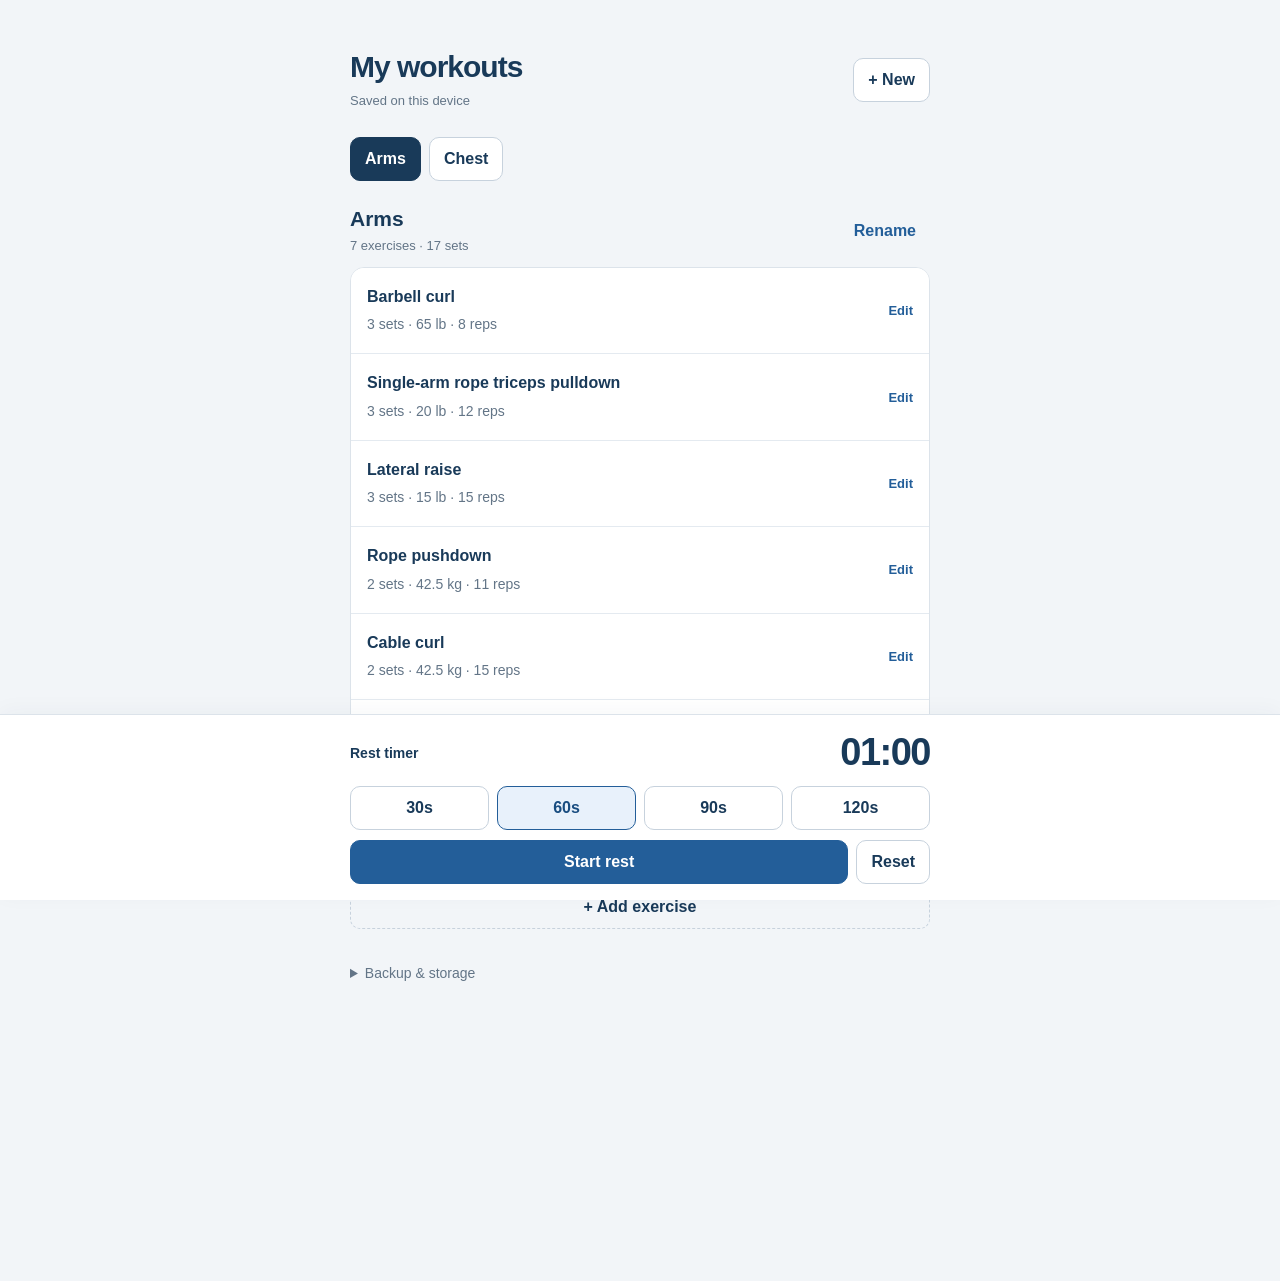
==== index.html @ 23316e96 "Build simple locally saved workout dashboard" ====
<!doctype html>
<html lang="en"><head><meta charset="utf-8"><meta name="viewport" content="width=device-width, initial-scale=1, viewport-fit=cover"><meta name="theme-color" content="#193a59"><title>My workouts</title><meta name="apple-mobile-web-app-capable" content="yes"><meta name="apple-mobile-web-app-title" content="Workouts"><link rel="manifest" href="manifest.webmanifest">
<style>
:root{font-family:-apple-system,BlinkMacSystemFont,"Segoe UI",sans-serif;color:#193a59;background:#f2f5f8;font-synthesis:none}*{box-sizing:border-box}body{margin:0}button,input,select{font:inherit}button{cursor:pointer;min-height:44px;border:1px solid #c7d2dd;border-radius:10px;background:white;color:#193a59;padding:10px 14px;font-weight:600}button:hover{background:#edf3fa}button:focus-visible,input:focus-visible,select:focus-visible,summary:focus-visible{outline:3px solid #377bc1;outline-offset:3px}.primary{background:#235e99;color:white;border-color:#235e99}.primary:hover{background:#194d80}.quiet{border:0;background:transparent;color:#235e99}.danger{color:#a82b39}main{max-width:620px;margin:auto;padding:32px 20px 260px}header{display:flex;align-items:center;justify-content:space-between;gap:12px}h1{font-size:30px;letter-spacing:-1px;margin:0 0 7px}p{line-height:1.5}.sub{font-size:13px;color:#637587;margin:0}nav{display:flex;gap:8px;overflow:auto;padding:26px 0 18px}nav button{white-space:nowrap}nav button[aria-pressed=true]{background:#193a59;color:white;border-color:#193a59}.routine-head{display:flex;align-items:center;justify-content:space-between;margin:8px 0 12px}h2{font-size:21px;margin:0 0 5px}.exercises{background:white;border-radius:14px;border:1px solid #dce3ea;overflow:hidden}.exercise{width:100%;display:flex;align-items:center;justify-content:space-between;gap:16px;text-align:left;border:0;border-radius:0;padding:18px 16px;border-bottom:1px solid #e4eaf0}.exercise:last-child{border-bottom:0}.exercise strong{display:block;font-size:16px;line-height:1.4;font-weight:600}.exercise small{display:block;margin-top:6px;color:#637587;font-size:14px;font-weight:400;line-height:1.5}.edit{font-size:13px;color:#235e99;flex-shrink:0}.add{width:100%;margin-top:12px;border-style:dashed;background:transparent}details{margin:24px 0;color:#637587;font-size:14px}summary{cursor:pointer;padding:12px 0;min-height:44px}.backup-actions{display:flex;gap:8px;flex-wrap:wrap}.timer{position:fixed;bottom:0;left:0;right:0;background:#fff;border-top:1px solid #dce3ea;padding:16px 20px max(16px,env(safe-area-inset-bottom));box-shadow:0 -4px 20px #193a5909}.timer-inner{max-width:580px;margin:auto}.timer-top{display:flex;justify-content:space-between;align-items:center;margin-bottom:12px}.timer-label{font-size:14px;font-weight:600}.clock{font-size:38px;letter-spacing:-1.5px;font-weight:650;font-variant-numeric:tabular-nums}.presets{display:flex;gap:8px}.presets button{flex:1;padding:9px 5px}.presets button[aria-pressed=true]{border-color:#235e99;background:#e8f1fb;color:#194d80}.timer-actions{display:flex;gap:8px;margin-top:10px}.timer-actions button:first-child{flex:1}dialog{border:0;border-radius:18px;padding:24px;width:calc(100% - 32px);max-width:480px;color:#193a59;max-height:90dvh;overflow:auto}dialog::backdrop{background:#11294080}label{display:block;font-size:14px;font-weight:600;margin-top:18px}input,select{display:block;width:100%;min-height:46px;margin-top:8px;padding:10px;border:1px solid #b7c6d4;border-radius:8px;background:white;color:#193a59}.fields{display:grid;grid-template-columns:1fr 1fr;gap:12px}.actions{display:flex;gap:8px;justify-content:flex-end;margin-top:24px}.hint{font-size:13px;color:#637587;line-height:1.5;margin:8px 0}.empty{padding:24px 18px;margin:0;color:#637587}#notice{font-size:13px;line-height:1.4;margin-top:10px;color:#a82b39}#notice:empty{display:none}@media(min-width:700px){main{padding-top:50px}}@media(prefers-reduced-motion:reduce){*{scroll-behavior:auto}}
</style></head><body>
<main><header><div><h1>My workouts</h1><p class="sub" id="save-status" role="status">Saved on this device</p></div><button id="new-workout">+ New</button></header><nav id="workouts" aria-label="Workouts"></nav><div class="routine-head"><div><h2 id="workout-name"></h2><p class="sub" id="workout-summary"></p></div><button class="quiet" id="rename">Rename</button></div><section class="exercises" id="exercises" aria-label="Exercises"></section><button class="add" id="add-exercise">+ Add exercise</button><details><summary>Backup & storage</summary><p>Use the Home Screen app consistently for your saved workouts. Keep the app open for the timer sound; the countdown catches up when you return.</p><p>Your changes save automatically in this browser on this device. Make a backup before clearing browser data or changing phones.</p><div class="backup-actions"><button id="export">Save backup</button><button id="import">Restore backup</button></div><input type="file" accept="application/json,.json" id="backup-file" hidden><p id="notice" role="alert"></p></details></main>
<aside class="timer" aria-label="Rest timer"><div class="timer-inner"><div class="timer-top"><span class="timer-label" id="timer-label" role="status">Rest timer</span><span class="clock" id="clock" role="timer">01:00</span></div><div class="presets" aria-label="Rest duration"><button data-seconds="30">30s</button><button data-seconds="60">60s</button><button data-seconds="90">90s</button><button data-seconds="120">120s</button></div><div class="timer-actions"><button class="primary" id="timer-toggle">Start rest</button><button id="timer-reset">Reset</button></div></div></aside>
<dialog id="editor"><form id="exercise-form"><h2 id="editor-title">Edit exercise</h2><label>Exercise name<input id="exercise-name" required maxlength="180"></label><div class="fields"><label>Sets<input id="sets" type="number" min="1" max="100" required inputmode="numeric"></label><label>Reps<input id="reps" required maxlength="60" placeholder="e.g. 12 or 7, 4"></label><label>Weight<input id="weight" type="number" min="0" max="10000" step="any" inputmode="decimal" required></label><label>Unit<select id="unit"><option value="lb">lb</option><option value="kg">kg</option><option value="bodyweight">Bodyweight</option></select></label></div><p class="hint">Different reps per set? Enter them like 7, 4. For assisted dips, weight is the assistance setting.</p><div class="actions"><button class="danger quiet" type="button" id="delete-exercise">Delete</button><button type="button" id="cancel-edit">Cancel</button><button class="primary" type="submit">Save</button></div></form></dialog>
<dialog id="workout-dialog"><form id="workout-form"><h2 id="workout-dialog-title">New workout</h2><label>Workout name<input id="new-name" required maxlength="60" placeholder="e.g. Back"></label><div class="actions"><button type="button" id="cancel-workout">Cancel</button><button class="primary" type="submit">Save workout</button></div></form></dialog>
<script>
'use strict';
const KEY='my-workouts-v1',TIMER_KEY='my-workouts-timer-v1';
const $=id=>document.getElementById(id);const uid=()=>crypto.randomUUID?crypto.randomUUID():String(Date.now())+Math.random();
const exercise=(name,sets,weight,unit,reps)=>({id:uid(),name,sets,weight,unit,reps:String(reps)});
const seed=()=>({version:1,selected:'arms',workouts:[{id:'arms',name:'Arms',exercises:[exercise('Barbell curl',3,65,'lb',8),exercise('Single-arm rope triceps pulldown',3,20,'lb',12),exercise('Lateral raise',3,15,'lb',15),exercise('Rope pushdown',2,42.5,'kg',11),exercise('Cable curl',2,42.5,'kg',15),exercise('Wrist curl',2,15,'kg',20),exercise('Assisted dip machine or bench dips',2,75,'lb',15)]},{id:'chest',name:'Chest',exercises:[exercise('Barbell bench press',3,115,'lb',10),exercise('Incline dumbbell press',3,70,'lb',10),exercise('Cable fly — mid or high to low',2,26,'lb',15),exercise('Machine chest press',2,70,'lb',12),exercise('Pec deck',2,85,'lb',15),exercise('Incline cable fly — low to high',2,26,'lb',12),exercise('Push-up — to failure',2,0,'bodyweight','7, 4')]}]});
function valid(d){return d&&d.version===1&&Array.isArray(d.workouts)&&d.workouts.length>0&&d.workouts.length<=200&&new Set(d.workouts.map(w=>w.id)).size===d.workouts.length&&d.workouts.every(w=>typeof w.id==='string'&&typeof w.name==='string'&&w.name.trim()&&w.name.length<=60&&Array.isArray(w.exercises)&&w.exercises.length<=300&&new Set(w.exercises.map(e=>e.id)).size===w.exercises.length&&w.exercises.every(e=>typeof e.id==='string'&&typeof e.name==='string'&&e.name.trim()&&e.name.length<=180&&Number.isInteger(e.sets)&&e.sets>0&&e.sets<=100&&Number.isFinite(e.weight)&&e.weight>=0&&e.weight<=10000&&['lb','kg','bodyweight'].includes(e.unit)&&typeof e.reps==='string'&&e.reps.trim()&&e.reps.length<=60));}
let data,blocked=false;try{const raw=localStorage.getItem(KEY);data=raw?JSON.parse(raw):seed();if(!valid(data))throw Error();}catch{data=seed();blocked=true;$('save-status').textContent='Could not load saved data. Restore a backup.';}
function persist(){if(blocked)return false;try{localStorage.setItem(KEY,JSON.stringify(data));$('save-status').textContent='Saved on this device';return true;}catch{$('save-status').textContent='Saving unavailable — save a backup before leaving';return false;}}
function current(){return data.workouts.find(w=>w.id===data.selected)||data.workouts[0];}
function render(){const w=current();$('workouts').replaceChildren();data.workouts.forEach(item=>{const b=document.createElement('button');b.textContent=item.name;b.setAttribute('aria-pressed',String(item.id===w.id));b.onclick=()=>{data.selected=item.id;persist();render();};$('workouts').append(b);});$('workout-name').textContent=w.name;$('workout-summary').textContent=`${w.exercises.length} exercises · ${w.exercises.reduce((s,e)=>s+e.sets,0)} sets`;$('exercises').replaceChildren();w.exercises.forEach(e=>{const b=document.createElement('button');b.className='exercise';const wrap=document.createElement('span'),name=document.createElement('strong'),meta=document.createElement('small'),edit=document.createElement('span');name.textContent=e.name;meta.textContent=`${e.sets} sets · ${e.unit==='bodyweight'?'Bodyweight':e.weight+' '+e.unit} · ${e.reps} reps`;edit.textContent='Edit';edit.className='edit';wrap.append(name,meta);b.append(wrap,edit);b.onclick=()=>openExercise(e);$('exercises').append(b);});if(!w.exercises.length){const p=document.createElement('p');p.className='empty';p.textContent='Add your first exercise to get started.';$('exercises').append(p);}}
let editing=null;function openExercise(e){editing=e?.id||null;$('editor-title').textContent=e?'Edit exercise':'Add exercise';$('exercise-name').value=e?.name||'';$('sets').value=e?.sets||3;$('weight').value=e?.weight??0;$('unit').value=e?.unit||'lb';$('reps').value=e?.reps||'10';$('delete-exercise').hidden=!e;weightState();$('editor').showModal();}
function weightState(){$('weight').disabled=$('unit').value==='bodyweight';}$('unit').onchange=weightState;$('add-exercise').onclick=()=>openExercise();$('cancel-edit').onclick=()=>$('editor').close();
$('exercise-form').onsubmit=e=>{e.preventDefault();const name=$('exercise-name').value.trim(),reps=$('reps').value.trim();if(!name||!reps)return;const item={id:editing||uid(),name,sets:Number($('sets').value),weight:$('unit').value==='bodyweight'?0:Number($('weight').value),unit:$('unit').value,reps};const w=current();if(editing)w.exercises[w.exercises.findIndex(x=>x.id===editing)]=item;else w.exercises.push(item);persist();render();$('editor').close();};
$('delete-exercise').onclick=()=>{if(!confirm('Delete this exercise?'))return;current().exercises=current().exercises.filter(e=>e.id!==editing);persist();render();$('editor').close();};
let renaming=false;function openWorkout(rename){renaming=rename;$('workout-dialog-title').textContent=rename?'Rename workout':'New workout';$('new-name').value=rename?current().name:'';$('workout-dialog').showModal();}$('new-workout').onclick=()=>openWorkout(false);$('rename').onclick=()=>openWorkout(true);$('cancel-workout').onclick=()=>$('workout-dialog').close();$('workout-form').onsubmit=e=>{e.preventDefault();const name=$('new-name').value.trim();if(!name)return;if(renaming)current().name=name;else{const w={id:uid(),name,exercises:[]};data.workouts.push(w);data.selected=w.id;}persist();render();$('workout-dialog').close();};
$('export').onclick=()=>{const url=URL.createObjectURL(new Blob([JSON.stringify(data,null,2)],{type:'application/json'}));const a=document.createElement('a');a.href=url;a.download='my-workouts-backup-'+new Date().toISOString().slice(0,10)+'.json';a.click();setTimeout(()=>URL.revokeObjectURL(url),1000);};$('import').onclick=()=>$('backup-file').click();$('backup-file').onchange=async e=>{const f=e.target.files[0];if(!f)return;try{if(f.size>2000000)throw Error();const incoming=JSON.parse(await f.text());if(!valid(incoming))throw Error();if(!confirm('Replace your workouts with this backup?'))return;data=incoming;blocked=false;persist();render();$('notice').textContent='Backup restored.';}catch{$('notice').textContent='This backup could not be read. Choose a valid workout backup file.';}finally{e.target.value='';}};
let timer={duration:60,remaining:60000,end:null};try{const t=JSON.parse(localStorage.getItem(TIMER_KEY));if(t&&[30,60,90,120].includes(t.duration)&&Number.isFinite(t.remaining)&&t.remaining>=0&&t.remaining<=t.duration*1000&&(t.end===null||Number.isFinite(t.end)))timer=t;}catch{}
function saveTimer(){try{localStorage.setItem(TIMER_KEY,JSON.stringify(timer));}catch{}}
function left(){return timer.end===null?timer.remaining:Math.max(0,timer.end-Date.now());}
function drawTimer(){const seconds=Math.ceil(left()/1000);$('clock').textContent=String(Math.floor(seconds/60)).padStart(2,'0')+':'+String(seconds%60).padStart(2,'0');$('timer-toggle').textContent=timer.end!==null?'Pause':left()===0?'Start again':left()<timer.duration*1000?'Resume':'Start rest';$('timer-label').textContent=left()===0?'Rest complete':timer.end!==null?'Resting…':'Rest timer';document.querySelectorAll('[data-seconds]').forEach(b=>b.setAttribute('aria-pressed',String(Number(b.dataset.seconds)===timer.duration)));}
let audio;function unlockAudio(){try{audio ||= new (window.AudioContext||window.webkitAudioContext)();audio.resume();}catch{}}function beep(){try{const o=audio.createOscillator(),g=audio.createGain();o.connect(g);g.connect(audio.destination);o.frequency.value=660;g.gain.value=.12;o.start();g.gain.exponentialRampToValueAtTime(.001,audio.currentTime+.6);o.stop(audio.currentTime+.6);}catch{}if(navigator.vibrate)navigator.vibrate([150,80,150]);}
document.querySelectorAll('[data-seconds]').forEach(b=>b.onclick=()=>{timer={duration:Number(b.dataset.seconds),remaining:Number(b.dataset.seconds)*1000,end:null};saveTimer();drawTimer();});$('timer-toggle').onclick=()=>{unlockAudio();if(timer.end!==null){timer.remaining=left();timer.end=null;}else{if(timer.remaining<=0)timer.remaining=timer.duration*1000;timer.end=Date.now()+timer.remaining;}saveTimer();drawTimer();};$('timer-reset').onclick=()=>{timer.remaining=timer.duration*1000;timer.end=null;saveTimer();drawTimer();};setInterval(()=>{if(timer.end!==null&&left()===0){timer.remaining=0;timer.end=null;saveTimer();beep();}drawTimer();},200);document.addEventListener('visibilitychange',drawTimer);
render();if(!blocked)persist();drawTimer();
</script></body></html>
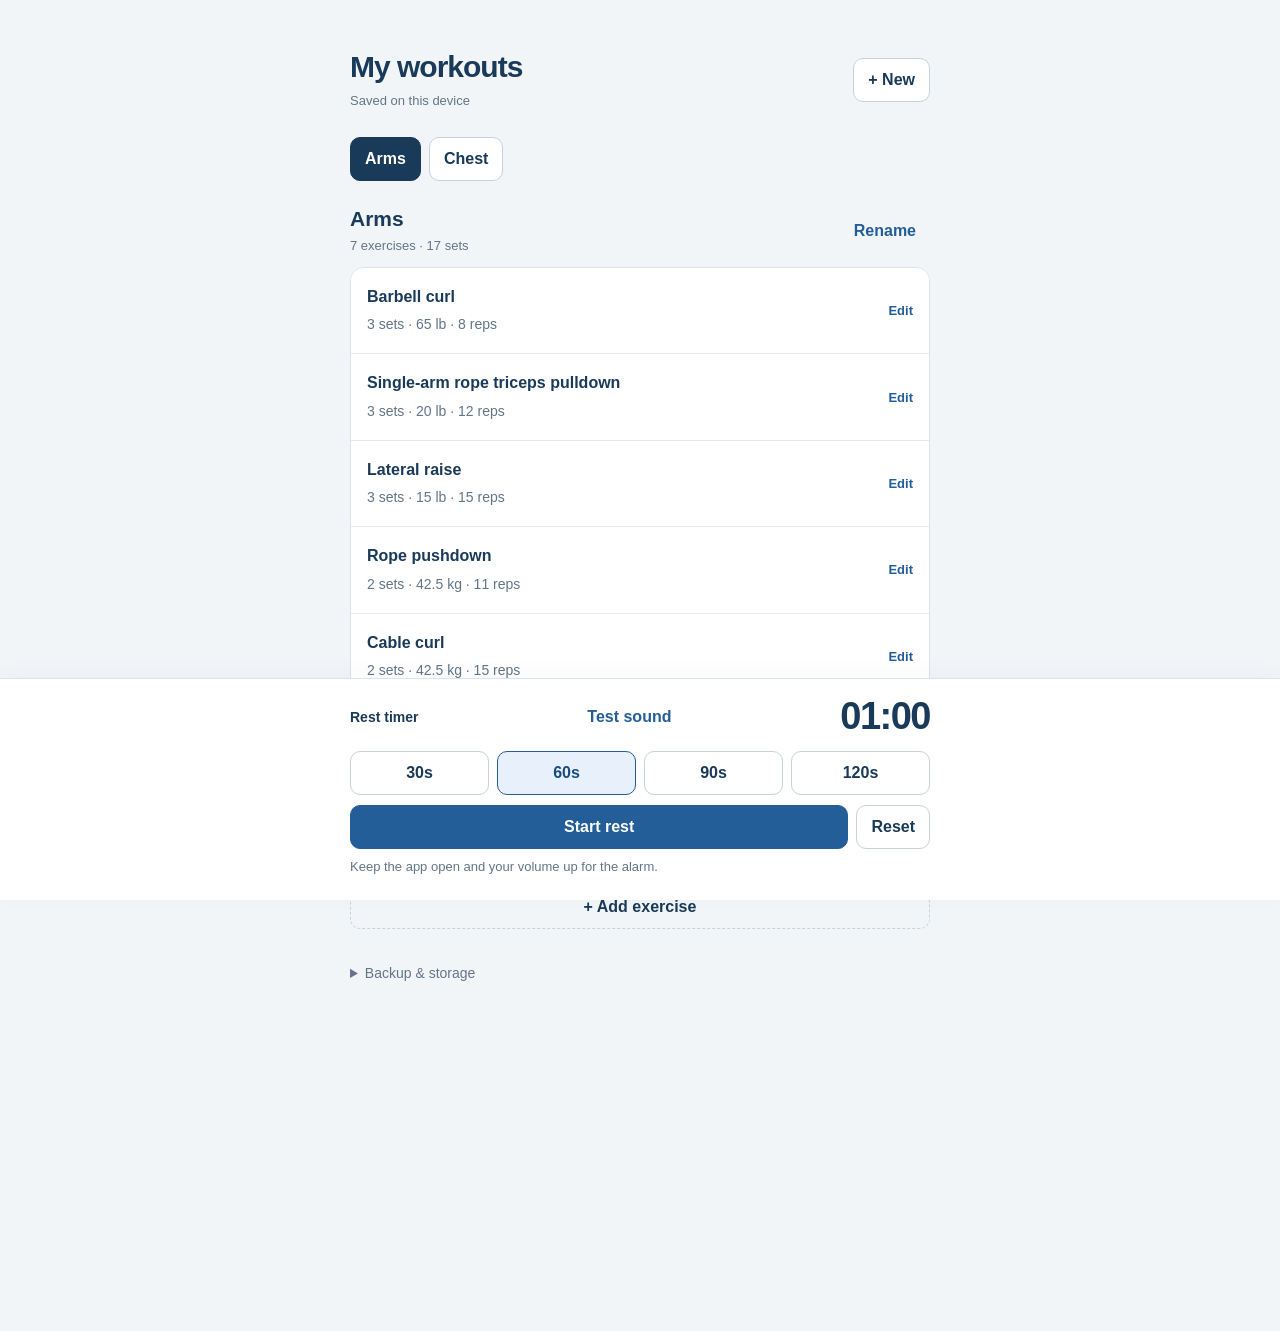
==== commit 96c0fdaa: "Add repeating rest alarm with preview and stop controls" ====
--- a/index.html
+++ b/index.html
@@ -1,10 +1,10 @@
 <!doctype html>
 <html lang="en"><head><meta charset="utf-8"><meta name="viewport" content="width=device-width, initial-scale=1, viewport-fit=cover"><meta name="theme-color" content="#193a59"><title>My workouts</title><meta name="apple-mobile-web-app-capable" content="yes"><meta name="apple-mobile-web-app-title" content="Workouts"><link rel="manifest" href="manifest.webmanifest">
 <style>
-:root{font-family:-apple-system,BlinkMacSystemFont,"Segoe UI",sans-serif;color:#193a59;background:#f2f5f8;font-synthesis:none}*{box-sizing:border-box}body{margin:0}button,input,select{font:inherit}button{cursor:pointer;min-height:44px;border:1px solid #c7d2dd;border-radius:10px;background:white;color:#193a59;padding:10px 14px;font-weight:600}button:hover{background:#edf3fa}button:focus-visible,input:focus-visible,select:focus-visible,summary:focus-visible{outline:3px solid #377bc1;outline-offset:3px}.primary{background:#235e99;color:white;border-color:#235e99}.primary:hover{background:#194d80}.quiet{border:0;background:transparent;color:#235e99}.danger{color:#a82b39}main{max-width:620px;margin:auto;padding:32px 20px 260px}header{display:flex;align-items:center;justify-content:space-between;gap:12px}h1{font-size:30px;letter-spacing:-1px;margin:0 0 7px}p{line-height:1.5}.sub{font-size:13px;color:#637587;margin:0}nav{display:flex;gap:8px;overflow:auto;padding:26px 0 18px}nav button{white-space:nowrap}nav button[aria-pressed=true]{background:#193a59;color:white;border-color:#193a59}.routine-head{display:flex;align-items:center;justify-content:space-between;margin:8px 0 12px}h2{font-size:21px;margin:0 0 5px}.exercises{background:white;border-radius:14px;border:1px solid #dce3ea;overflow:hidden}.exercise{width:100%;display:flex;align-items:center;justify-content:space-between;gap:16px;text-align:left;border:0;border-radius:0;padding:18px 16px;border-bottom:1px solid #e4eaf0}.exercise:last-child{border-bottom:0}.exercise strong{display:block;font-size:16px;line-height:1.4;font-weight:600}.exercise small{display:block;margin-top:6px;color:#637587;font-size:14px;font-weight:400;line-height:1.5}.edit{font-size:13px;color:#235e99;flex-shrink:0}.add{width:100%;margin-top:12px;border-style:dashed;background:transparent}details{margin:24px 0;color:#637587;font-size:14px}summary{cursor:pointer;padding:12px 0;min-height:44px}.backup-actions{display:flex;gap:8px;flex-wrap:wrap}.timer{position:fixed;bottom:0;left:0;right:0;background:#fff;border-top:1px solid #dce3ea;padding:16px 20px max(16px,env(safe-area-inset-bottom));box-shadow:0 -4px 20px #193a5909}.timer-inner{max-width:580px;margin:auto}.timer-top{display:flex;justify-content:space-between;align-items:center;margin-bottom:12px}.timer-label{font-size:14px;font-weight:600}.clock{font-size:38px;letter-spacing:-1.5px;font-weight:650;font-variant-numeric:tabular-nums}.presets{display:flex;gap:8px}.presets button{flex:1;padding:9px 5px}.presets button[aria-pressed=true]{border-color:#235e99;background:#e8f1fb;color:#194d80}.timer-actions{display:flex;gap:8px;margin-top:10px}.timer-actions button:first-child{flex:1}dialog{border:0;border-radius:18px;padding:24px;width:calc(100% - 32px);max-width:480px;color:#193a59;max-height:90dvh;overflow:auto}dialog::backdrop{background:#11294080}label{display:block;font-size:14px;font-weight:600;margin-top:18px}input,select{display:block;width:100%;min-height:46px;margin-top:8px;padding:10px;border:1px solid #b7c6d4;border-radius:8px;background:white;color:#193a59}.fields{display:grid;grid-template-columns:1fr 1fr;gap:12px}.actions{display:flex;gap:8px;justify-content:flex-end;margin-top:24px}.hint{font-size:13px;color:#637587;line-height:1.5;margin:8px 0}.empty{padding:24px 18px;margin:0;color:#637587}#notice{font-size:13px;line-height:1.4;margin-top:10px;color:#a82b39}#notice:empty{display:none}@media(min-width:700px){main{padding-top:50px}}@media(prefers-reduced-motion:reduce){*{scroll-behavior:auto}}
+:root{font-family:-apple-system,BlinkMacSystemFont,"Segoe UI",sans-serif;color:#193a59;background:#f2f5f8;font-synthesis:none}*{box-sizing:border-box}body{margin:0}button,input,select{font:inherit}button{cursor:pointer;min-height:44px;border:1px solid #c7d2dd;border-radius:10px;background:white;color:#193a59;padding:10px 14px;font-weight:600}button:hover{background:#edf3fa}button:focus-visible,input:focus-visible,select:focus-visible,summary:focus-visible{outline:3px solid #377bc1;outline-offset:3px}.primary{background:#235e99;color:white;border-color:#235e99}.primary:hover{background:#194d80}.quiet{border:0;background:transparent;color:#235e99}.danger{color:#a82b39}main{max-width:620px;margin:auto;padding:32px 20px 310px}header{display:flex;align-items:center;justify-content:space-between;gap:12px}h1{font-size:30px;letter-spacing:-1px;margin:0 0 7px}p{line-height:1.5}.sub{font-size:13px;color:#637587;margin:0}nav{display:flex;gap:8px;overflow:auto;padding:26px 0 18px}nav button{white-space:nowrap}nav button[aria-pressed=true]{background:#193a59;color:white;border-color:#193a59}.routine-head{display:flex;align-items:center;justify-content:space-between;margin:8px 0 12px}h2{font-size:21px;margin:0 0 5px}.exercises{background:white;border-radius:14px;border:1px solid #dce3ea;overflow:hidden}.exercise{width:100%;display:flex;align-items:center;justify-content:space-between;gap:16px;text-align:left;border:0;border-radius:0;padding:18px 16px;border-bottom:1px solid #e4eaf0}.exercise:last-child{border-bottom:0}.exercise strong{display:block;font-size:16px;line-height:1.4;font-weight:600}.exercise small{display:block;margin-top:6px;color:#637587;font-size:14px;font-weight:400;line-height:1.5}.edit{font-size:13px;color:#235e99;flex-shrink:0}.add{width:100%;margin-top:12px;border-style:dashed;background:transparent}details{margin:24px 0;color:#637587;font-size:14px}summary{cursor:pointer;padding:12px 0;min-height:44px}.backup-actions{display:flex;gap:8px;flex-wrap:wrap}.timer{position:fixed;bottom:0;left:0;right:0;background:#fff;border-top:1px solid #dce3ea;padding:16px 20px max(16px,env(safe-area-inset-bottom));box-shadow:0 -4px 20px #193a5909}.timer-inner{max-width:580px;margin:auto}.timer-top{display:flex;justify-content:space-between;align-items:center;margin-bottom:12px}.timer-label{font-size:14px;font-weight:600}.clock{font-size:38px;letter-spacing:-1.5px;font-weight:650;font-variant-numeric:tabular-nums}.presets{display:flex;gap:8px}.presets button{flex:1;padding:9px 5px}.presets button[aria-pressed=true]{border-color:#235e99;background:#e8f1fb;color:#194d80}.timer-actions{display:flex;gap:8px;margin-top:10px}.timer-actions button:first-child{flex:1}dialog{border:0;border-radius:18px;padding:24px;width:calc(100% - 32px);max-width:480px;color:#193a59;max-height:90dvh;overflow:auto}dialog::backdrop{background:#11294080}label{display:block;font-size:14px;font-weight:600;margin-top:18px}input,select{display:block;width:100%;min-height:46px;margin-top:8px;padding:10px;border:1px solid #b7c6d4;border-radius:8px;background:white;color:#193a59}.fields{display:grid;grid-template-columns:1fr 1fr;gap:12px}.actions{display:flex;gap:8px;justify-content:flex-end;margin-top:24px}.hint{font-size:13px;color:#637587;line-height:1.5;margin:8px 0}.empty{padding:24px 18px;margin:0;color:#637587}#notice{font-size:13px;line-height:1.4;margin-top:10px;color:#a82b39}#notice:empty{display:none}@media(min-width:700px){main{padding-top:50px}}@media(prefers-reduced-motion:reduce){*{scroll-behavior:auto}}
 </style></head><body>
 <main><header><div><h1>My workouts</h1><p class="sub" id="save-status" role="status">Saved on this device</p></div><button id="new-workout">+ New</button></header><nav id="workouts" aria-label="Workouts"></nav><div class="routine-head"><div><h2 id="workout-name"></h2><p class="sub" id="workout-summary"></p></div><button class="quiet" id="rename">Rename</button></div><section class="exercises" id="exercises" aria-label="Exercises"></section><button class="add" id="add-exercise">+ Add exercise</button><details><summary>Backup & storage</summary><p>Use the Home Screen app consistently for your saved workouts. Keep the app open for the timer sound; the countdown catches up when you return.</p><p>Your changes save automatically in this browser on this device. Make a backup before clearing browser data or changing phones.</p><div class="backup-actions"><button id="export">Save backup</button><button id="import">Restore backup</button></div><input type="file" accept="application/json,.json" id="backup-file" hidden><p id="notice" role="alert"></p></details></main>
-<aside class="timer" aria-label="Rest timer"><div class="timer-inner"><div class="timer-top"><span class="timer-label" id="timer-label" role="status">Rest timer</span><span class="clock" id="clock" role="timer">01:00</span></div><div class="presets" aria-label="Rest duration"><button data-seconds="30">30s</button><button data-seconds="60">60s</button><button data-seconds="90">90s</button><button data-seconds="120">120s</button></div><div class="timer-actions"><button class="primary" id="timer-toggle">Start rest</button><button id="timer-reset">Reset</button></div></div></aside>
+<aside class="timer" aria-label="Rest timer"><div class="timer-inner"><div class="timer-top"><span class="timer-label" id="timer-label" role="status">Rest timer</span><button class="quiet" id="test-alarm" type="button">Test sound</button><span class="clock" id="clock" role="timer">01:00</span></div><div class="presets" aria-label="Rest duration"><button data-seconds="30">30s</button><button data-seconds="60">60s</button><button data-seconds="90">90s</button><button data-seconds="120">120s</button></div><div class="timer-actions"><button class="primary" id="timer-toggle">Start rest</button><button id="timer-reset">Reset</button></div><p class="hint" id="sound-status" role="status">Keep the app open and your volume up for the alarm.</p></div></aside>
 <dialog id="editor"><form id="exercise-form"><h2 id="editor-title">Edit exercise</h2><label>Exercise name<input id="exercise-name" required maxlength="180"></label><div class="fields"><label>Sets<input id="sets" type="number" min="1" max="100" required inputmode="numeric"></label><label>Reps<input id="reps" required maxlength="60" placeholder="e.g. 12 or 7, 4"></label><label>Weight<input id="weight" type="number" min="0" max="10000" step="any" inputmode="decimal" required></label><label>Unit<select id="unit"><option value="lb">lb</option><option value="kg">kg</option><option value="bodyweight">Bodyweight</option></select></label></div><p class="hint">Different reps per set? Enter them like 7, 4. For assisted dips, weight is the assistance setting.</p><div class="actions"><button class="danger quiet" type="button" id="delete-exercise">Delete</button><button type="button" id="cancel-edit">Cancel</button><button class="primary" type="submit">Save</button></div></form></dialog>
 <dialog id="workout-dialog"><form id="workout-form"><h2 id="workout-dialog-title">New workout</h2><label>Workout name<input id="new-name" required maxlength="60" placeholder="e.g. Back"></label><div class="actions"><button type="button" id="cancel-workout">Cancel</button><button class="primary" type="submit">Save workout</button></div></form></dialog>
 <script>
@@ -27,8 +27,66 @@
 let timer={duration:60,remaining:60000,end:null};try{const t=JSON.parse(localStorage.getItem(TIMER_KEY));if(t&&[30,60,90,120].includes(t.duration)&&Number.isFinite(t.remaining)&&t.remaining>=0&&t.remaining<=t.duration*1000&&(t.end===null||Number.isFinite(t.end)))timer=t;}catch{}
 function saveTimer(){try{localStorage.setItem(TIMER_KEY,JSON.stringify(timer));}catch{}}
 function left(){return timer.end===null?timer.remaining:Math.max(0,timer.end-Date.now());}
-function drawTimer(){const seconds=Math.ceil(left()/1000);$('clock').textContent=String(Math.floor(seconds/60)).padStart(2,'0')+':'+String(seconds%60).padStart(2,'0');$('timer-toggle').textContent=timer.end!==null?'Pause':left()===0?'Start again':left()<timer.duration*1000?'Resume':'Start rest';$('timer-label').textContent=left()===0?'Rest complete':timer.end!==null?'Resting…':'Rest timer';document.querySelectorAll('[data-seconds]').forEach(b=>b.setAttribute('aria-pressed',String(Number(b.dataset.seconds)===timer.duration)));}
-let audio;function unlockAudio(){try{audio ||= new (window.AudioContext||window.webkitAudioContext)();audio.resume();}catch{}}function beep(){try{const o=audio.createOscillator(),g=audio.createGain();o.connect(g);g.connect(audio.destination);o.frequency.value=660;g.gain.value=.12;o.start();g.gain.exponentialRampToValueAtTime(.001,audio.currentTime+.6);o.stop(audio.currentTime+.6);}catch{}if(navigator.vibrate)navigator.vibrate([150,80,150]);}
-document.querySelectorAll('[data-seconds]').forEach(b=>b.onclick=()=>{timer={duration:Number(b.dataset.seconds),remaining:Number(b.dataset.seconds)*1000,end:null};saveTimer();drawTimer();});$('timer-toggle').onclick=()=>{unlockAudio();if(timer.end!==null){timer.remaining=left();timer.end=null;}else{if(timer.remaining<=0)timer.remaining=timer.duration*1000;timer.end=Date.now()+timer.remaining;}saveTimer();drawTimer();};$('timer-reset').onclick=()=>{timer.remaining=timer.duration*1000;timer.end=null;saveTimer();drawTimer();};setInterval(()=>{if(timer.end!==null&&left()===0){timer.remaining=0;timer.end=null;saveTimer();beep();}drawTimer();},200);document.addEventListener('visibilitychange',drawTimer);
+let audio, alarmSource=null, alarmBuffer=null, alarmToken=0, ringing=false, testingSound=false;
+const soundHint='Keep the app open and your volume up for the alarm.';
+function drawTimer(){const seconds=Math.ceil(left()/1000);$('clock').textContent=String(Math.floor(seconds/60)).padStart(2,'0')+':'+String(seconds%60).padStart(2,'0');$('timer-toggle').textContent=ringing?'Stop alarm':timer.end!==null?'Pause':left()===0?'Start again':left()<timer.duration*1000?'Resume':'Start rest';$('timer-label').textContent=left()===0?'Rest complete':timer.end!==null?'Resting…':'Rest timer';$('test-alarm').textContent=testingSound?'Stop sound':'Test sound';document.querySelectorAll('[data-seconds]').forEach(b=>b.setAttribute('aria-pressed',String(Number(b.dataset.seconds)===timer.duration)));}
+function prepareAudio(){
+  try{
+    if(!audio||audio.state==='closed'){
+      audio=new (window.AudioContext||window.webkitAudioContext)();
+      alarmBuffer=audio.createBuffer(1,Math.round(audio.sampleRate*1.6),audio.sampleRate);
+      const samples=alarmBuffer.getChannelData(0);
+      // Three distinct tones, then a quiet gap. Short fades prevent clicks.
+      for(let i=0;i<samples.length;i++){
+        const t=i/audio.sampleRate,pulse=Math.floor(t/.3),local=t-pulse*.3;
+        if(pulse<3&&local<.22){
+          const fade=Math.min(1,local/.012,(.22-local)/.025);
+          const frequency=pulse===1?1046.5:880;
+          samples[i]=.38*fade*(Math.sin(2*Math.PI*frequency*local)+.2*Math.sin(4*Math.PI*frequency*local));
+        }
+      }
+    }
+    // Called directly on Start/Test so Safari can unlock audio from the tap.
+    return audio.state==='running'?Promise.resolve():audio.resume();
+  }catch(error){return Promise.reject(error);}
+}
+function stopAlarm(){
+  alarmToken++;
+  if(alarmSource){try{alarmSource.stop();}catch{}alarmSource.disconnect();alarmSource=null;}
+  ringing=false;testingSound=false;
+  $('sound-status').textContent=soundHint;
+}
+function startAlarm(test=false){
+  stopAlarm();ringing=!test;testingSound=test;
+  const token=alarmToken;
+  drawTimer();
+  prepareAudio().then(()=>{
+    if(token!==alarmToken)return;
+    if(audio.state!=='running')throw Error('Audio is unavailable');
+    alarmSource=audio.createBufferSource();alarmSource.buffer=alarmBuffer;alarmSource.loop=true;
+    alarmSource.connect(audio.destination);alarmSource.start();
+    $('sound-status').textContent=test?'Alarm preview. Tap Stop sound to finish.':'Time to go. Tap Stop alarm to silence.';
+  }).catch(()=>{
+    if(token!==alarmToken)return;
+    stopAlarm();$('sound-status').textContent='Sound could not start. Tap Test sound to enable it.';drawTimer();
+  });
+}
+$('test-alarm').onclick=()=>{if(testingSound||ringing){stopAlarm();drawTimer();}else startAlarm(true);};
+document.querySelectorAll('[data-seconds]').forEach(b=>b.onclick=()=>{stopAlarm();timer={duration:Number(b.dataset.seconds),remaining:Number(b.dataset.seconds)*1000,end:null};saveTimer();drawTimer();});
+$('timer-toggle').onclick=()=>{
+  if(ringing){stopAlarm();drawTimer();return;}
+  stopAlarm();
+  if(timer.end!==null){timer.remaining=left();timer.end=null;}
+  else{
+    const token=alarmToken;
+    prepareAudio().catch(()=>{if(token===alarmToken)$('sound-status').textContent='Sound could not start. Tap Test sound to enable it.';});
+    if(timer.remaining<=0)timer.remaining=timer.duration*1000;
+    timer.end=Date.now()+timer.remaining;
+  }
+  saveTimer();drawTimer();
+};
+$('timer-reset').onclick=()=>{stopAlarm();timer.remaining=timer.duration*1000;timer.end=null;saveTimer();drawTimer();};
+function tick(){if(timer.end!==null&&left()===0){timer.remaining=0;timer.end=null;saveTimer();startAlarm();}drawTimer();}
+setInterval(tick,200);document.addEventListener('visibilitychange',tick);
 render();if(!blocked)persist();drawTimer();
 </script></body></html>
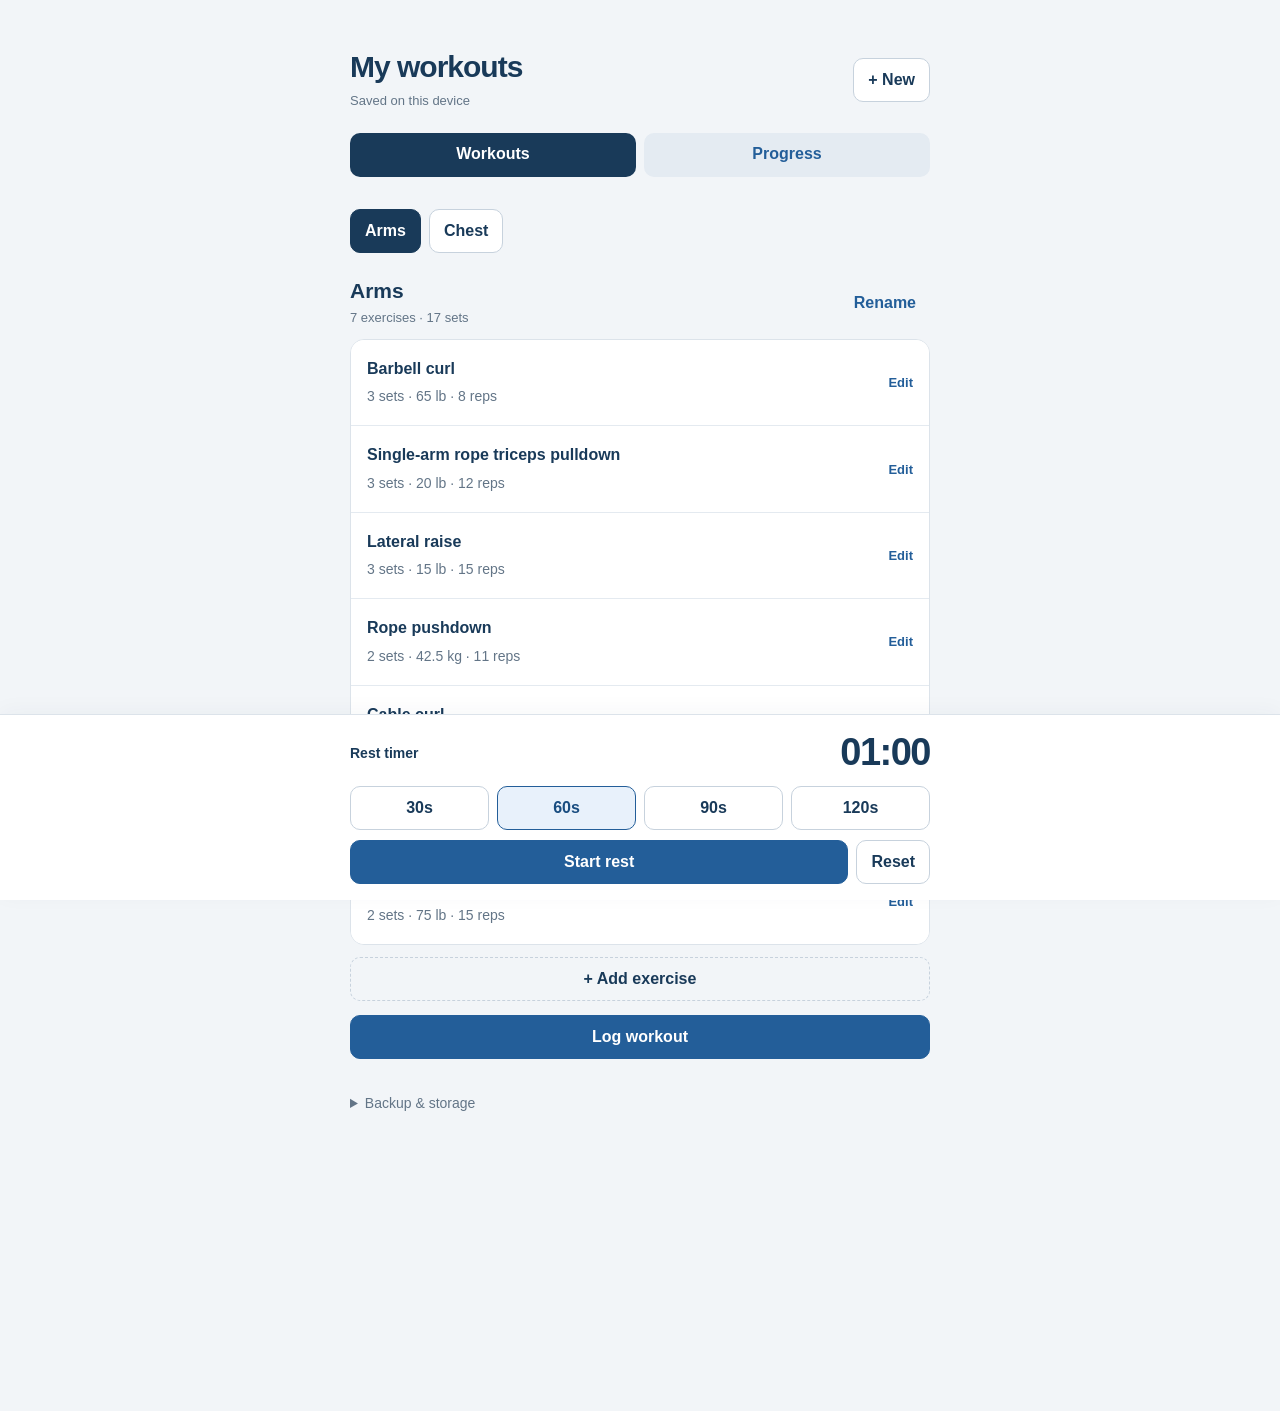
==== commit 645e17fb: "Add dated workout sessions and per-exercise progress charts; remove alarm" ====
--- a/index.html
+++ b/index.html
@@ -1,19 +1,18 @@
 <!doctype html>
 <html lang="en"><head><meta charset="utf-8"><meta name="viewport" content="width=device-width, initial-scale=1, viewport-fit=cover"><meta name="theme-color" content="#193a59"><title>My workouts</title><meta name="apple-mobile-web-app-capable" content="yes"><meta name="apple-mobile-web-app-title" content="Workouts"><link rel="manifest" href="manifest.webmanifest">
-<style>
-:root{font-family:-apple-system,BlinkMacSystemFont,"Segoe UI",sans-serif;color:#193a59;background:#f2f5f8;font-synthesis:none}*{box-sizing:border-box}body{margin:0}button,input,select{font:inherit}button{cursor:pointer;min-height:44px;border:1px solid #c7d2dd;border-radius:10px;background:white;color:#193a59;padding:10px 14px;font-weight:600}button:hover{background:#edf3fa}button:focus-visible,input:focus-visible,select:focus-visible,summary:focus-visible{outline:3px solid #377bc1;outline-offset:3px}.primary{background:#235e99;color:white;border-color:#235e99}.primary:hover{background:#194d80}.quiet{border:0;background:transparent;color:#235e99}.danger{color:#a82b39}main{max-width:620px;margin:auto;padding:32px 20px 310px}header{display:flex;align-items:center;justify-content:space-between;gap:12px}h1{font-size:30px;letter-spacing:-1px;margin:0 0 7px}p{line-height:1.5}.sub{font-size:13px;color:#637587;margin:0}nav{display:flex;gap:8px;overflow:auto;padding:26px 0 18px}nav button{white-space:nowrap}nav button[aria-pressed=true]{background:#193a59;color:white;border-color:#193a59}.routine-head{display:flex;align-items:center;justify-content:space-between;margin:8px 0 12px}h2{font-size:21px;margin:0 0 5px}.exercises{background:white;border-radius:14px;border:1px solid #dce3ea;overflow:hidden}.exercise{width:100%;display:flex;align-items:center;justify-content:space-between;gap:16px;text-align:left;border:0;border-radius:0;padding:18px 16px;border-bottom:1px solid #e4eaf0}.exercise:last-child{border-bottom:0}.exercise strong{display:block;font-size:16px;line-height:1.4;font-weight:600}.exercise small{display:block;margin-top:6px;color:#637587;font-size:14px;font-weight:400;line-height:1.5}.edit{font-size:13px;color:#235e99;flex-shrink:0}.add{width:100%;margin-top:12px;border-style:dashed;background:transparent}details{margin:24px 0;color:#637587;font-size:14px}summary{cursor:pointer;padding:12px 0;min-height:44px}.backup-actions{display:flex;gap:8px;flex-wrap:wrap}.timer{position:fixed;bottom:0;left:0;right:0;background:#fff;border-top:1px solid #dce3ea;padding:16px 20px max(16px,env(safe-area-inset-bottom));box-shadow:0 -4px 20px #193a5909}.timer-inner{max-width:580px;margin:auto}.timer-top{display:flex;justify-content:space-between;align-items:center;margin-bottom:12px}.timer-label{font-size:14px;font-weight:600}.clock{font-size:38px;letter-spacing:-1.5px;font-weight:650;font-variant-numeric:tabular-nums}.presets{display:flex;gap:8px}.presets button{flex:1;padding:9px 5px}.presets button[aria-pressed=true]{border-color:#235e99;background:#e8f1fb;color:#194d80}.timer-actions{display:flex;gap:8px;margin-top:10px}.timer-actions button:first-child{flex:1}dialog{border:0;border-radius:18px;padding:24px;width:calc(100% - 32px);max-width:480px;color:#193a59;max-height:90dvh;overflow:auto}dialog::backdrop{background:#11294080}label{display:block;font-size:14px;font-weight:600;margin-top:18px}input,select{display:block;width:100%;min-height:46px;margin-top:8px;padding:10px;border:1px solid #b7c6d4;border-radius:8px;background:white;color:#193a59}.fields{display:grid;grid-template-columns:1fr 1fr;gap:12px}.actions{display:flex;gap:8px;justify-content:flex-end;margin-top:24px}.hint{font-size:13px;color:#637587;line-height:1.5;margin:8px 0}.empty{padding:24px 18px;margin:0;color:#637587}#notice{font-size:13px;line-height:1.4;margin-top:10px;color:#a82b39}#notice:empty{display:none}@media(min-width:700px){main{padding-top:50px}}@media(prefers-reduced-motion:reduce){*{scroll-behavior:auto}}
-</style></head><body>
-<main><header><div><h1>My workouts</h1><p class="sub" id="save-status" role="status">Saved on this device</p></div><button id="new-workout">+ New</button></header><nav id="workouts" aria-label="Workouts"></nav><div class="routine-head"><div><h2 id="workout-name"></h2><p class="sub" id="workout-summary"></p></div><button class="quiet" id="rename">Rename</button></div><section class="exercises" id="exercises" aria-label="Exercises"></section><button class="add" id="add-exercise">+ Add exercise</button><details><summary>Backup & storage</summary><p>Use the Home Screen app consistently for your saved workouts. Keep the app open for the timer sound; the countdown catches up when you return.</p><p>Your changes save automatically in this browser on this device. Make a backup before clearing browser data or changing phones.</p><div class="backup-actions"><button id="export">Save backup</button><button id="import">Restore backup</button></div><input type="file" accept="application/json,.json" id="backup-file" hidden><p id="notice" role="alert"></p></details></main>
-<aside class="timer" aria-label="Rest timer"><div class="timer-inner"><div class="timer-top"><span class="timer-label" id="timer-label" role="status">Rest timer</span><button class="quiet" id="test-alarm" type="button">Test sound</button><span class="clock" id="clock" role="timer">01:00</span></div><div class="presets" aria-label="Rest duration"><button data-seconds="30">30s</button><button data-seconds="60">60s</button><button data-seconds="90">90s</button><button data-seconds="120">120s</button></div><div class="timer-actions"><button class="primary" id="timer-toggle">Start rest</button><button id="timer-reset">Reset</button></div><p class="hint" id="sound-status" role="status">Keep the app open and your volume up for the alarm.</p></div></aside>
+<link rel="stylesheet" href="style.css"></head><body>
+<main><header><div><h1>My workouts</h1><p class="sub" id="save-status" role="status">Saved on this device</p></div><button id="new-workout">+ New</button></header><div class="page-nav"><a href="./" aria-current="page">Workouts</a><a href="progress.html">Progress</a></div><nav id="workouts" aria-label="Workouts"></nav><div class="routine-head"><div><h2 id="workout-name"></h2><p class="sub" id="workout-summary"></p></div><button class="quiet" id="rename">Rename</button></div><section class="exercises" id="exercises" aria-label="Exercises"></section><button class="add" id="add-exercise">+ Add exercise</button><button class="primary log-button" id="log-workout">Log workout</button><p class="hint" id="log-status" role="status"></p><details><summary>Backup & storage</summary><p>Use the Home Screen app consistently for your saved workouts. The countdown catches up when you return to the app.</p><p>Your changes save automatically in this browser on this device. Make a backup before clearing browser data or changing phones.</p><div class="backup-actions"><button id="export">Save backup</button><button id="import">Restore backup</button></div><input type="file" accept="application/json,.json" id="backup-file" hidden><p id="notice" role="alert"></p></details></main>
+<aside class="timer" aria-label="Rest timer"><div class="timer-inner"><div class="timer-top"><span class="timer-label" id="timer-label" role="status">Rest timer</span><span class="clock" id="clock" role="timer">01:00</span></div><div class="presets" aria-label="Rest duration"><button data-seconds="30">30s</button><button data-seconds="60">60s</button><button data-seconds="90">90s</button><button data-seconds="120">120s</button></div><div class="timer-actions"><button class="primary" id="timer-toggle">Start rest</button><button id="timer-reset">Reset</button></div></div></aside>
 <dialog id="editor"><form id="exercise-form"><h2 id="editor-title">Edit exercise</h2><label>Exercise name<input id="exercise-name" required maxlength="180"></label><div class="fields"><label>Sets<input id="sets" type="number" min="1" max="100" required inputmode="numeric"></label><label>Reps<input id="reps" required maxlength="60" placeholder="e.g. 12 or 7, 4"></label><label>Weight<input id="weight" type="number" min="0" max="10000" step="any" inputmode="decimal" required></label><label>Unit<select id="unit"><option value="lb">lb</option><option value="kg">kg</option><option value="bodyweight">Bodyweight</option></select></label></div><p class="hint">Different reps per set? Enter them like 7, 4. For assisted dips, weight is the assistance setting.</p><div class="actions"><button class="danger quiet" type="button" id="delete-exercise">Delete</button><button type="button" id="cancel-edit">Cancel</button><button class="primary" type="submit">Save</button></div></form></dialog>
 <dialog id="workout-dialog"><form id="workout-form"><h2 id="workout-dialog-title">New workout</h2><label>Workout name<input id="new-name" required maxlength="60" placeholder="e.g. Back"></label><div class="actions"><button type="button" id="cancel-workout">Cancel</button><button class="primary" type="submit">Save workout</button></div></form></dialog>
-<script>
+<dialog id="log-dialog"><form id="log-form"><h2>Log workout</h2><p class="hint">Record what you completed. Uncheck skipped exercises. Changes here only affect this session.</p><label>Date<input type="date" id="session-date" required></label><div id="session-exercises"></div><p class="hint error" id="session-error" role="alert"></p><div class="actions"><button type="button" id="cancel-log">Cancel</button><button class="primary" type="submit">Save session</button></div></form></dialog>
+<script src="progress-core.js"></script><script>
 'use strict';
 const KEY='my-workouts-v1',TIMER_KEY='my-workouts-timer-v1';
 const $=id=>document.getElementById(id);const uid=()=>crypto.randomUUID?crypto.randomUUID():String(Date.now())+Math.random();
 const exercise=(name,sets,weight,unit,reps)=>({id:uid(),name,sets,weight,unit,reps:String(reps)});
 const seed=()=>({version:1,selected:'arms',workouts:[{id:'arms',name:'Arms',exercises:[exercise('Barbell curl',3,65,'lb',8),exercise('Single-arm rope triceps pulldown',3,20,'lb',12),exercise('Lateral raise',3,15,'lb',15),exercise('Rope pushdown',2,42.5,'kg',11),exercise('Cable curl',2,42.5,'kg',15),exercise('Wrist curl',2,15,'kg',20),exercise('Assisted dip machine or bench dips',2,75,'lb',15)]},{id:'chest',name:'Chest',exercises:[exercise('Barbell bench press',3,115,'lb',10),exercise('Incline dumbbell press',3,70,'lb',10),exercise('Cable fly — mid or high to low',2,26,'lb',15),exercise('Machine chest press',2,70,'lb',12),exercise('Pec deck',2,85,'lb',15),exercise('Incline cable fly — low to high',2,26,'lb',12),exercise('Push-up — to failure',2,0,'bodyweight','7, 4')]}]});
-function valid(d){return d&&d.version===1&&Array.isArray(d.workouts)&&d.workouts.length>0&&d.workouts.length<=200&&new Set(d.workouts.map(w=>w.id)).size===d.workouts.length&&d.workouts.every(w=>typeof w.id==='string'&&typeof w.name==='string'&&w.name.trim()&&w.name.length<=60&&Array.isArray(w.exercises)&&w.exercises.length<=300&&new Set(w.exercises.map(e=>e.id)).size===w.exercises.length&&w.exercises.every(e=>typeof e.id==='string'&&typeof e.name==='string'&&e.name.trim()&&e.name.length<=180&&Number.isInteger(e.sets)&&e.sets>0&&e.sets<=100&&Number.isFinite(e.weight)&&e.weight>=0&&e.weight<=10000&&['lb','kg','bodyweight'].includes(e.unit)&&typeof e.reps==='string'&&e.reps.trim()&&e.reps.length<=60));}
+function valid(d){return d&&(d.sessions===undefined||ProgressData.sessions(d.sessions))&&d.version===1&&Array.isArray(d.workouts)&&d.workouts.length>0&&d.workouts.length<=200&&new Set(d.workouts.map(w=>w.id)).size===d.workouts.length&&d.workouts.every(w=>typeof w.id==='string'&&typeof w.name==='string'&&w.name.trim()&&w.name.length<=60&&Array.isArray(w.exercises)&&w.exercises.length<=300&&new Set(w.exercises.map(e=>e.id)).size===w.exercises.length&&w.exercises.every(e=>typeof e.id==='string'&&typeof e.name==='string'&&e.name.trim()&&e.name.length<=180&&Number.isInteger(e.sets)&&e.sets>0&&e.sets<=100&&Number.isFinite(e.weight)&&e.weight>=0&&e.weight<=10000&&['lb','kg','bodyweight'].includes(e.unit)&&typeof e.reps==='string'&&e.reps.trim()&&e.reps.length<=60));}
 let data,blocked=false;try{const raw=localStorage.getItem(KEY);data=raw?JSON.parse(raw):seed();if(!valid(data))throw Error();}catch{data=seed();blocked=true;$('save-status').textContent='Could not load saved data. Restore a backup.';}
 function persist(){if(blocked)return false;try{localStorage.setItem(KEY,JSON.stringify(data));$('save-status').textContent='Saved on this device';return true;}catch{$('save-status').textContent='Saving unavailable — save a backup before leaving';return false;}}
 function current(){return data.workouts.find(w=>w.id===data.selected)||data.workouts[0];}
@@ -23,70 +22,20 @@
 $('exercise-form').onsubmit=e=>{e.preventDefault();const name=$('exercise-name').value.trim(),reps=$('reps').value.trim();if(!name||!reps)return;const item={id:editing||uid(),name,sets:Number($('sets').value),weight:$('unit').value==='bodyweight'?0:Number($('weight').value),unit:$('unit').value,reps};const w=current();if(editing)w.exercises[w.exercises.findIndex(x=>x.id===editing)]=item;else w.exercises.push(item);persist();render();$('editor').close();};
 $('delete-exercise').onclick=()=>{if(!confirm('Delete this exercise?'))return;current().exercises=current().exercises.filter(e=>e.id!==editing);persist();render();$('editor').close();};
 let renaming=false;function openWorkout(rename){renaming=rename;$('workout-dialog-title').textContent=rename?'Rename workout':'New workout';$('new-name').value=rename?current().name:'';$('workout-dialog').showModal();}$('new-workout').onclick=()=>openWorkout(false);$('rename').onclick=()=>openWorkout(true);$('cancel-workout').onclick=()=>$('workout-dialog').close();$('workout-form').onsubmit=e=>{e.preventDefault();const name=$('new-name').value.trim();if(!name)return;if(renaming)current().name=name;else{const w={id:uid(),name,exercises:[]};data.workouts.push(w);data.selected=w.id;}persist();render();$('workout-dialog').close();};
-$('export').onclick=()=>{const url=URL.createObjectURL(new Blob([JSON.stringify(data,null,2)],{type:'application/json'}));const a=document.createElement('a');a.href=url;a.download='my-workouts-backup-'+new Date().toISOString().slice(0,10)+'.json';a.click();setTimeout(()=>URL.revokeObjectURL(url),1000);};$('import').onclick=()=>$('backup-file').click();$('backup-file').onchange=async e=>{const f=e.target.files[0];if(!f)return;try{if(f.size>2000000)throw Error();const incoming=JSON.parse(await f.text());if(!valid(incoming))throw Error();if(!confirm('Replace your workouts with this backup?'))return;data=incoming;blocked=false;persist();render();$('notice').textContent='Backup restored.';}catch{$('notice').textContent='This backup could not be read. Choose a valid workout backup file.';}finally{e.target.value='';}};
+$('export').onclick=()=>{const url=URL.createObjectURL(new Blob([JSON.stringify(data,null,2)],{type:'application/json'}));const a=document.createElement('a');a.href=url;a.download='my-workouts-backup-'+new Date().toISOString().slice(0,10)+'.json';a.click();setTimeout(()=>URL.revokeObjectURL(url),1000);};$('import').onclick=()=>$('backup-file').click();$('backup-file').onchange=async e=>{const f=e.target.files[0];if(!f)return;try{if(f.size>2000000)throw Error();const incoming=JSON.parse(await f.text());if(!valid(incoming))throw Error();if(!confirm('Replace your workouts and session history with this backup?'))return;data=incoming;blocked=false;persist();render();$('notice').textContent='Backup restored.';}catch{$('notice').textContent='This backup could not be read. Choose a valid workout backup file.';}finally{e.target.value='';}};
 let timer={duration:60,remaining:60000,end:null};try{const t=JSON.parse(localStorage.getItem(TIMER_KEY));if(t&&[30,60,90,120].includes(t.duration)&&Number.isFinite(t.remaining)&&t.remaining>=0&&t.remaining<=t.duration*1000&&(t.end===null||Number.isFinite(t.end)))timer=t;}catch{}
 function saveTimer(){try{localStorage.setItem(TIMER_KEY,JSON.stringify(timer));}catch{}}
 function left(){return timer.end===null?timer.remaining:Math.max(0,timer.end-Date.now());}
-let audio, alarmSource=null, alarmBuffer=null, alarmToken=0, ringing=false, testingSound=false;
-const soundHint='Keep the app open and your volume up for the alarm.';
-function drawTimer(){const seconds=Math.ceil(left()/1000);$('clock').textContent=String(Math.floor(seconds/60)).padStart(2,'0')+':'+String(seconds%60).padStart(2,'0');$('timer-toggle').textContent=ringing?'Stop alarm':timer.end!==null?'Pause':left()===0?'Start again':left()<timer.duration*1000?'Resume':'Start rest';$('timer-label').textContent=left()===0?'Rest complete':timer.end!==null?'Resting…':'Rest timer';$('test-alarm').textContent=testingSound?'Stop sound':'Test sound';document.querySelectorAll('[data-seconds]').forEach(b=>b.setAttribute('aria-pressed',String(Number(b.dataset.seconds)===timer.duration)));}
-function prepareAudio(){
-  try{
-    if(!audio||audio.state==='closed'){
-      audio=new (window.AudioContext||window.webkitAudioContext)();
-      alarmBuffer=audio.createBuffer(1,Math.round(audio.sampleRate*1.6),audio.sampleRate);
-      const samples=alarmBuffer.getChannelData(0);
-      // Three distinct tones, then a quiet gap. Short fades prevent clicks.
-      for(let i=0;i<samples.length;i++){
-        const t=i/audio.sampleRate,pulse=Math.floor(t/.3),local=t-pulse*.3;
-        if(pulse<3&&local<.22){
-          const fade=Math.min(1,local/.012,(.22-local)/.025);
-          const frequency=pulse===1?1046.5:880;
-          samples[i]=.38*fade*(Math.sin(2*Math.PI*frequency*local)+.2*Math.sin(4*Math.PI*frequency*local));
-        }
-      }
-    }
-    // Called directly on Start/Test so Safari can unlock audio from the tap.
-    return audio.state==='running'?Promise.resolve():audio.resume();
-  }catch(error){return Promise.reject(error);}
+function drawTimer(){const seconds=Math.ceil(left()/1000);$('clock').textContent=String(Math.floor(seconds/60)).padStart(2,'0')+':'+String(seconds%60).padStart(2,'0');$('timer-toggle').textContent=timer.end!==null?'Pause':left()===0?'Start again':left()<timer.duration*1000?'Resume':'Start rest';$('timer-label').textContent=left()===0?'Rest complete':timer.end!==null?'Resting…':'Rest timer';document.querySelectorAll('[data-seconds]').forEach(b=>b.setAttribute('aria-pressed',String(Number(b.dataset.seconds)===timer.duration)));}
+document.querySelectorAll('[data-seconds]').forEach(b=>b.onclick=()=>{timer={duration:Number(b.dataset.seconds),remaining:Number(b.dataset.seconds)*1000,end:null};saveTimer();drawTimer();});
+$('timer-toggle').onclick=()=>{if(timer.end!==null){timer.remaining=left();timer.end=null;}else{if(timer.remaining<=0)timer.remaining=timer.duration*1000;timer.end=Date.now()+timer.remaining;}saveTimer();drawTimer();};
+$('timer-reset').onclick=()=>{timer.remaining=timer.duration*1000;timer.end=null;saveTimer();drawTimer();};
+function tick(){if(timer.end!==null&&left()===0){timer.remaining=0;timer.end=null;saveTimer();}drawTimer();}
+setInterval(tick,200);document.addEventListener('visibilitychange',tick);
+function refreshSavedWorkouts(){
+  try{const raw=localStorage.getItem(KEY);if(!raw)return;const latest=JSON.parse(raw);if(!valid(latest))return;data=latest;blocked=false;render();}catch{}
 }
-function stopAlarm(){
-  alarmToken++;
-  if(alarmSource){try{alarmSource.stop();}catch{}alarmSource.disconnect();alarmSource=null;}
-  ringing=false;testingSound=false;
-  $('sound-status').textContent=soundHint;
-}
-function startAlarm(test=false){
-  stopAlarm();ringing=!test;testingSound=test;
-  const token=alarmToken;
-  drawTimer();
-  prepareAudio().then(()=>{
-    if(token!==alarmToken)return;
-    if(audio.state!=='running')throw Error('Audio is unavailable');
-    alarmSource=audio.createBufferSource();alarmSource.buffer=alarmBuffer;alarmSource.loop=true;
-    alarmSource.connect(audio.destination);alarmSource.start();
-    $('sound-status').textContent=test?'Alarm preview. Tap Stop sound to finish.':'Time to go. Tap Stop alarm to silence.';
-  }).catch(()=>{
-    if(token!==alarmToken)return;
-    stopAlarm();$('sound-status').textContent='Sound could not start. Tap Test sound to enable it.';drawTimer();
-  });
-}
-$('test-alarm').onclick=()=>{if(testingSound||ringing){stopAlarm();drawTimer();}else startAlarm(true);};
-document.querySelectorAll('[data-seconds]').forEach(b=>b.onclick=()=>{stopAlarm();timer={duration:Number(b.dataset.seconds),remaining:Number(b.dataset.seconds)*1000,end:null};saveTimer();drawTimer();});
-$('timer-toggle').onclick=()=>{
-  if(ringing){stopAlarm();drawTimer();return;}
-  stopAlarm();
-  if(timer.end!==null){timer.remaining=left();timer.end=null;}
-  else{
-    const token=alarmToken;
-    prepareAudio().catch(()=>{if(token===alarmToken)$('sound-status').textContent='Sound could not start. Tap Test sound to enable it.';});
-    if(timer.remaining<=0)timer.remaining=timer.duration*1000;
-    timer.end=Date.now()+timer.remaining;
-  }
-  saveTimer();drawTimer();
-};
-$('timer-reset').onclick=()=>{stopAlarm();timer.remaining=timer.duration*1000;timer.end=null;saveTimer();drawTimer();};
-function tick(){if(timer.end!==null&&left()===0){timer.remaining=0;timer.end=null;saveTimer();startAlarm();}drawTimer();}
-setInterval(tick,200);document.addEventListener('visibilitychange',tick);
+window.addEventListener('pageshow',refreshSavedWorkouts);
+window.addEventListener('storage',event=>{if(event.key===KEY)refreshSavedWorkouts();});
 render();if(!blocked)persist();drawTimer();
-</script></body></html>
+</script><script src="log-workout.js"></script></body></html>
--- a/style.css
+++ b/style.css
@@ -0,0 +1,4 @@
+
+:root{font-family:-apple-system,BlinkMacSystemFont,"Segoe UI",sans-serif;color:#193a59;background:#f2f5f8;font-synthesis:none}*{box-sizing:border-box}body{margin:0}button,input,select{font:inherit}button{cursor:pointer;min-height:44px;border:1px solid #c7d2dd;border-radius:10px;background:white;color:#193a59;padding:10px 14px;font-weight:600}button:hover{background:#edf3fa}button:focus-visible,input:focus-visible,select:focus-visible,summary:focus-visible{outline:3px solid #377bc1;outline-offset:3px}.primary{background:#235e99;color:white;border-color:#235e99}.primary:hover{background:#194d80}.quiet{border:0;background:transparent;color:#235e99}.danger{color:#a82b39}main{max-width:620px;margin:auto;padding:32px 20px 260px}header{display:flex;align-items:center;justify-content:space-between;gap:12px}h1{font-size:30px;letter-spacing:-1px;margin:0 0 7px}p{line-height:1.5}.sub{font-size:13px;color:#637587;margin:0}nav{display:flex;gap:8px;overflow:auto;padding:26px 0 18px}nav button{white-space:nowrap}nav button[aria-pressed=true]{background:#193a59;color:white;border-color:#193a59}.routine-head{display:flex;align-items:center;justify-content:space-between;margin:8px 0 12px}h2{font-size:21px;margin:0 0 5px}.exercises{background:white;border-radius:14px;border:1px solid #dce3ea;overflow:hidden}.exercise{width:100%;display:flex;align-items:center;justify-content:space-between;gap:16px;text-align:left;border:0;border-radius:0;padding:18px 16px;border-bottom:1px solid #e4eaf0}.exercise:last-child{border-bottom:0}.exercise strong{display:block;font-size:16px;line-height:1.4;font-weight:600}.exercise small{display:block;margin-top:6px;color:#637587;font-size:14px;font-weight:400;line-height:1.5}.edit{font-size:13px;color:#235e99;flex-shrink:0}.add{width:100%;margin-top:12px;border-style:dashed;background:transparent}details{margin:24px 0;color:#637587;font-size:14px}summary{cursor:pointer;padding:12px 0;min-height:44px}.backup-actions{display:flex;gap:8px;flex-wrap:wrap}.timer{position:fixed;bottom:0;left:0;right:0;background:#fff;border-top:1px solid #dce3ea;padding:16px 20px max(16px,env(safe-area-inset-bottom));box-shadow:0 -4px 20px #193a5909}.timer-inner{max-width:580px;margin:auto}.timer-top{display:flex;justify-content:space-between;align-items:center;margin-bottom:12px}.timer-label{font-size:14px;font-weight:600}.clock{font-size:38px;letter-spacing:-1.5px;font-weight:650;font-variant-numeric:tabular-nums}.presets{display:flex;gap:8px}.presets button{flex:1;padding:9px 5px}.presets button[aria-pressed=true]{border-color:#235e99;background:#e8f1fb;color:#194d80}.timer-actions{display:flex;gap:8px;margin-top:10px}.timer-actions button:first-child{flex:1}dialog{border:0;border-radius:18px;padding:24px;width:calc(100% - 32px);max-width:480px;color:#193a59;max-height:90dvh;overflow:auto}dialog::backdrop{background:#11294080}label{display:block;font-size:14px;font-weight:600;margin-top:18px}input,select{display:block;width:100%;min-height:46px;margin-top:8px;padding:10px;border:1px solid #b7c6d4;border-radius:8px;background:white;color:#193a59}.fields{display:grid;grid-template-columns:1fr 1fr;gap:12px}.actions{display:flex;gap:8px;justify-content:flex-end;margin-top:24px}.hint{font-size:13px;color:#637587;line-height:1.5;margin:8px 0}.empty{padding:24px 18px;margin:0;color:#637587}#notice{font-size:13px;line-height:1.4;margin-top:10px;color:#a82b39}#notice:empty{display:none}@media(min-width:700px){main{padding-top:50px}}@media(prefers-reduced-motion:reduce){*{scroll-behavior:auto}}
+
+a{color:#235e99}.page-nav{display:flex;gap:8px;margin:22px 0 6px}.page-nav a{flex:1;min-height:44px;padding:12px;text-align:center;border-radius:10px;text-decoration:none;background:#e4ebf2;font-weight:600}.page-nav a[aria-current=page]{background:#193a59;color:white}.log-button{width:100%;margin-top:14px}.log-row{border:0;border-top:1px solid #dce3ea;margin:20px 0 0;padding:12px 0}.log-row legend{font-weight:600;line-height:1.4}.log-row .include{display:flex;align-items:center;gap:10px;margin:0}.log-row input[type=checkbox]{width:22px;min-height:22px;margin:0}.log-row .fields{gap:8px}.log-row label{margin-top:8px}.log-row input,.log-row select{font-size:16px}.error{color:#a82b39}.log-row .fields.inactive{opacity:.45}.page-nav a:focus-visible{outline:3px solid #377bc1;outline-offset:3px}
